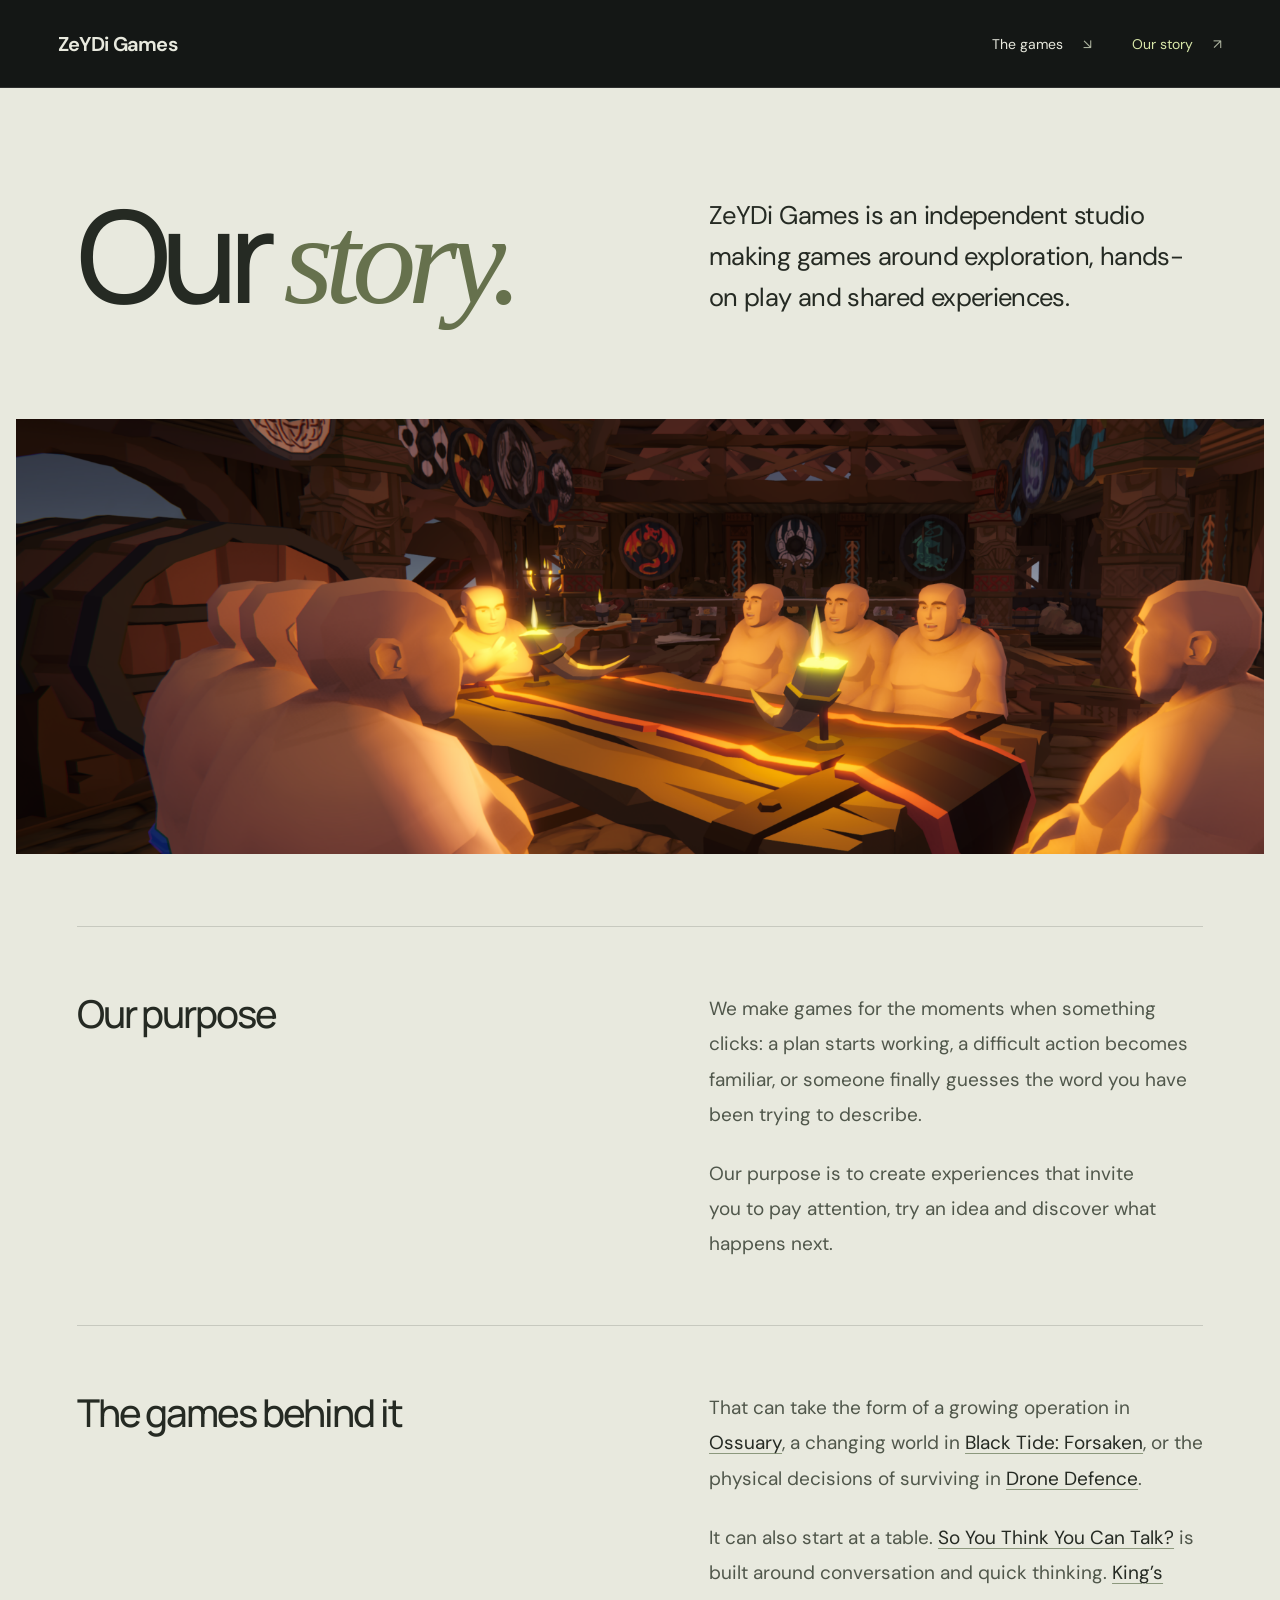
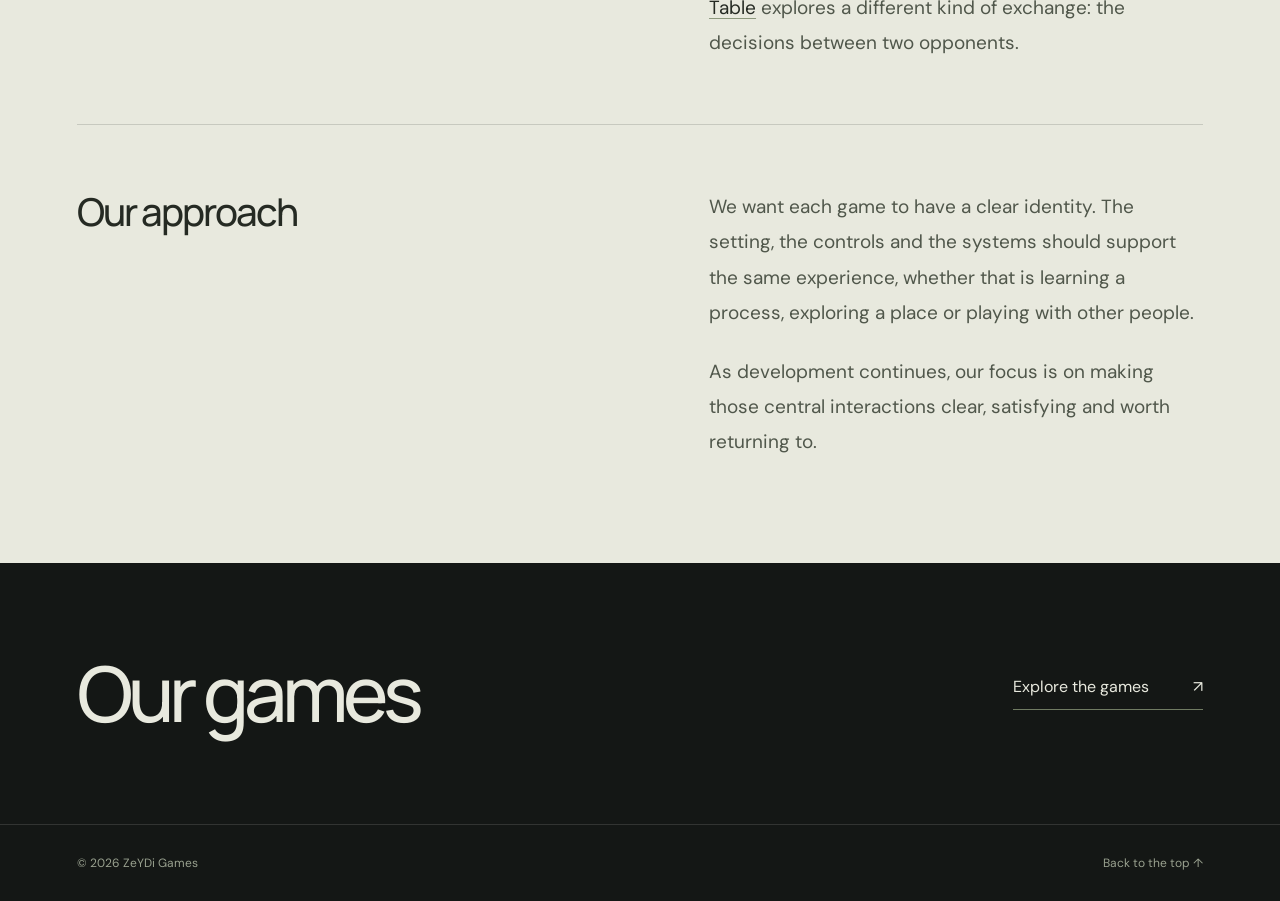
==== story.html @ 3691d93f "Feature So You Think You Can Talk first and add studio story" ====
<!doctype html>
<html lang="en">
<head>
  <meta charset="utf-8">
  <meta name="viewport" content="width=device-width,initial-scale=1">
  <meta name="theme-color" content="#141715">
  <meta name="description" content="The purpose behind ZeYDi Games: making games around exploration, hands-on play and shared experiences.">
  <title>Our story — ZeYDi Games</title>
  <link rel="stylesheet" href="styles.css">
  <script src="script.js" defer></script>
</head>
<body class="story-page">
  <a class="skip" href="#story">Skip to our story</a>
  <header>
    <a class="studio" href="index.html" aria-label="ZeYDi Games home">ZeYDi Games</a>
    <nav aria-label="Main navigation">
      <a href="index.html#games">The games <span aria-hidden="true">↘</span></a>
      <a href="story.html" aria-current="page">Our story <span aria-hidden="true">↗</span></a>
    </nav>
  </header>
  <main id="story">
    <section class="story-intro" aria-labelledby="story-title">
      <h1 id="story-title">Our <em>story.</em></h1>
      <p>ZeYDi Games is an independent studio making games around exploration, hands-on play and shared experiences.</p>
    </section>
    <div class="story-art">
      <img src="assets/sytyct/library-hero.png" width="3840" height="1240" decoding="async" alt="The candlelit tavern in So You Think You Can Talk?, with players gathered around a table.">
    </div>
    <div class="story-body">
      <section class="story-chapter" aria-labelledby="purpose-title">
        <h2 id="purpose-title">Our purpose</h2>
        <div class="story-prose">
          <p>We make games for the moments when something clicks: a plan starts working, a difficult action becomes familiar, or someone finally guesses the word you have been trying to describe.</p>
          <p>Our purpose is to create experiences that invite you to pay attention, try an idea and discover what happens next.</p>
        </div>
      </section>
      <section class="story-chapter" aria-labelledby="projects-title">
        <h2 id="projects-title">The games behind it</h2>
        <div class="story-prose">
          <p>That can take the form of a growing operation in <a href="index.html#ossuary">Ossuary</a>, a changing world in <a href="index.html#black-tide">Black Tide: Forsaken</a>, or the physical decisions of surviving in <a href="index.html#drone-defence">Drone Defence</a>.</p>
          <p>It can also start at a table. <a href="index.html#talk">So You Think You Can Talk?</a> is built around conversation and quick thinking. <a href="index.html#kings-table">King’s Table</a> explores a different kind of exchange: the decisions between two opponents.</p>
        </div>
      </section>
      <section class="story-chapter" aria-labelledby="approach-title">
        <h2 id="approach-title">Our approach</h2>
        <div class="story-prose">
          <p>We want each game to have a clear identity. The setting, the controls and the systems should support the same experience, whether that is learning a process, exploring a place or playing with other people.</p>
          <p>As development continues, our focus is on making those central interactions clear, satisfying and worth returning to.</p>
        </div>
      </section>
    </div>
    <section class="story-outro" aria-labelledby="story-games-title">
      <h2 id="story-games-title">Our games</h2>
      <a class="text-link" href="index.html#games">Explore the games <span aria-hidden="true">↗</span></a>
    </section>
  </main>
  <footer>
    <span>© <span id="year">2026</span> ZeYDi Games</span>
    <a href="#story">Back to the top ↑</a>
  </footer>
</body>
</html>
---- styles.css ----
@import url('https://fonts.googleapis.com/css2?family=DM+Sans:wght@400;450;500;600;650;700&family=Manrope:wght@400;500;600;650;700;750;800&display=swap');
:root{color-scheme:dark;--paper:#e8e9de;--ink:#141715}
*{box-sizing:border-box}
html{scroll-behavior:smooth;scroll-padding-top:76px}
body{margin:0;background:var(--ink);color:var(--paper);font-family:'DM Sans',Arial,sans-serif;-webkit-font-smoothing:antialiased}
a{color:inherit;text-decoration:none}
a:focus-visible{outline:2px solid currentColor;outline-offset:8px}
::selection{background:#d6e79b;color:#141715}
.skip{position:fixed;top:-100px;left:20px;z-index:20;padding:16px;background:var(--paper);color:var(--ink)}
.skip:focus{top:12px}
header{height:88px;padding:0 4.5%;display:flex;align-items:center;justify-content:space-between;border-bottom:1px solid #ffffff1c;background:var(--ink);position:relative;z-index:5}
.studio{font-size:20px;font-weight:650;letter-spacing:-.8px}
nav{display:flex;gap:40px;font-size:14px}
nav span{margin-left:16px;color:#aeb5a1}
nav a:hover{color:#cfe09c}
nav a[aria-current="page"]{color:#d9e7a9}
h1,h2,p{margin:0}
em{font-family:Georgia,serif;font-weight:400;letter-spacing:-.065em}
.sr-only{position:absolute;width:1px;height:1px;padding:0;margin:-1px;overflow:hidden;clip-path:inset(50%);white-space:nowrap;border:0}
.games{margin:0 16px}
.game{min-height:740px;height:92svh;max-height:1120px;position:relative;overflow:hidden;margin-bottom:16px;padding:7% 5.4% 32px;isolation:isolate}
.game-content{position:relative;z-index:2;max-width:770px}
.game h2{font-family:Manrope,Arial,sans-serif;font-size:clamp(70px,9.7vw,162px);font-weight:500;line-height:.98;letter-spacing:-.075em}
.game-line{font-size:clamp(20px,2.1vw,30px);font-weight:400;line-height:1.5;letter-spacing:-.025em;max-width:560px;margin-top:32px;text-wrap:pretty}
.description{font-size:16px;line-height:1.8;max-width:480px;margin-top:20px;opacity:.8;text-wrap:pretty}
.panel-foot{position:absolute;bottom:30px;left:5.4%;right:5.4%;display:flex;align-items:center;justify-content:flex-end;z-index:3;border-top:1px solid #ffffff25;padding-top:19px;font-size:12px}
.panel-foot a{font-size:26px;padding:0 10px;transition:transform .2s}
.panel-foot a:hover{transform:translateY(4px)}
.scene{position:absolute;inset:0;z-index:-1;overflow:hidden}
.ossuary{background:#25241f;color:#e7dfc8}
.ossuary .scene{background:radial-gradient(ellipse at 78% 55%,#b9a37233,transparent 55%),linear-gradient(90deg,#23231f 15%,transparent)}
.arch{position:absolute;border:1px solid #cbb58a2c;border-bottom:0;border-radius:50% 50% 0 0;right:9%;bottom:0;width:35%;height:88%;box-shadow:0 0 0 24px #b9a37206,0 0 0 25px #b9a37216,inset 0 0 100px #0d100d70}
.arch-two{transform:scale(.74);transform-origin:bottom}
.arch-three{transform:scale(.49);transform-origin:bottom}
.light{position:absolute;right:24%;width:5%;top:28%;height:72%;background:linear-gradient(#e7d5a926,transparent);filter:blur(23px);transform:rotate(15deg)}
.tide{background:#122e34;color:#d9e7df}
.tide .scene{background:radial-gradient(ellipse at 80% 35%,#5c989133,transparent 50%),linear-gradient(110deg,#10272d,transparent)}
.subtitle{display:block;font-family:Georgia,serif;font-size:.7em;font-style:italic;font-weight:400;line-height:1.25;letter-spacing:-.06em}
.moon{width:23vw;height:23vw;border-radius:50%;position:absolute;right:13%;top:17%;background:linear-gradient(120deg,#93b7a750,#3b676540 65%,transparent);box-shadow:0 0 90px #80b1a217}
.sea{position:absolute;bottom:-20%;left:-20%;width:160%;height:52%;background:#173f45;border-radius:45% 45% 0 0;transform:rotate(-12deg);box-shadow:0 -1px #a5c9b825}
.sea-front{bottom:-30%;background:#102a31;transform:rotate(9deg)}
.drone{background:#252d26;color:#e0e8b9}
.drone .scene{background:linear-gradient(90deg,#242d27 22%,transparent),radial-gradient(ellipse at 80% 45%,#cbd48417,transparent 65%)}
.radar{width:52vw;height:52vw;position:absolute;right:-7%;top:0;border-radius:50%;background:repeating-radial-gradient(circle,transparent 0,transparent calc(20% - 1px),#c6da8830 20%,transparent calc(20% + 1px));border:1px solid #c6da8828}
.scan{position:absolute;right:19%;top:15%;height:65%;width:1px;background:#d7e8a350;transform:rotate(37deg)}
.target{position:absolute;width:52px;height:52px;border:1px solid #d9e7a95c;right:23%;top:35%;transform:rotate(45deg)}
.target:after{content:'';position:absolute;inset:20px;background:#d9e7a9}
.target-two{right:10%;top:57%;transform:rotate(45deg) scale(.6)}
.ground{position:absolute;bottom:-22%;left:40%;width:90%;height:55%;background:repeating-linear-gradient(0deg,transparent 0 54px,#adbb7e1a 55px 56px),repeating-linear-gradient(90deg,transparent 0 74px,#adbb7e1a 75px 76px);transform:perspective(350px) rotateX(55deg)}
.game.talk{display:flex;align-items:flex-end;background:#201a16;color:#fff4e6;height:auto;min-height:max(760px,92svh);max-height:none;padding:80px 5.4% 116px}
.promo-art{position:absolute;inset:0;z-index:0;background:#2b1d15;overflow:hidden;pointer-events:none}
.promo-art img{display:block;width:100%;height:100%;object-fit:cover;object-position:62% center}
.promo-art::after{content:'';position:absolute;inset:0;background:linear-gradient(90deg,#100d0ae6 0%,#100d0ab3 36%,#100d0a33 70%,#100d0a0d 100%),linear-gradient(0deg,#100d0ad9 0%,transparent 65%)}
.talk-details{position:relative;z-index:1;width:100%;max-width:740px;text-shadow:0 2px 24px #0005}
.talk h2{font-size:clamp(64px,7.4vw,122px);line-height:1.03}
.talk-copy{padding-top:0}
.talk .game-line{font-size:clamp(20px,1.7vw,27px);max-width:560px;margin-top:28px}
.talk .description{color:#e4d6c5;opacity:1}
.steam-link{display:inline-flex;align-items:center;justify-content:space-between;gap:36px;min-height:56px;margin-top:28px;padding:16px 24px;border:1px solid #efb866;background:#efb866;color:#241a11;font-size:16px;font-weight:600;text-shadow:none;transition:background .2s,border-color .2s}
.steam-link:hover{background:#f7c987;border-color:#f7c987}
.steam-link>span[aria-hidden]{font-size:22px;line-height:1}
.talk .panel-foot{border-color:#f2e5d326}
.kings{background:#42292a;color:#efcfaa}
.kings .scene{background:radial-gradient(ellipse at 78% 45%,#d3926926,transparent 60%)}
.table-ring{width:35vw;height:44vw;position:absolute;right:8%;top:10%;border:1px solid #e1b98040;border-radius:50% 50% 4px 4px;transform:rotate(18deg)}
.ring-two{transform:rotate(18deg) scale(.84)}
.ring-three{transform:rotate(18deg) scale(.68)}
.table-plane{position:absolute;bottom:-28%;right:-10%;width:80%;height:55%;border-radius:50%;background:linear-gradient(#a66e4925,#2d1b23);border:1px solid #e1b98030;transform:rotate(-16deg)}
.about{padding:80px 6%}
.about h2{font-family:Manrope,Arial,sans-serif;font-size:clamp(36px,4vw,56px);line-height:1.1;font-weight:500;letter-spacing:-.065em}
.about-bottom{display:flex;justify-content:space-between;align-items:flex-end;gap:40px;margin-top:45px}
.about p{max-width:490px;font-size:17px;line-height:1.8;color:#aeb6a8}
.text-link{font-size:16px;border-bottom:1px solid #707b62;padding-bottom:12px;white-space:nowrap}
.text-link span{margin-left:40px}
footer{border-top:1px solid #ffffff20;display:flex;justify-content:space-between;padding:30px 6%;font-size:12px;color:#99a18f}
footer a:hover{color:#e8e9de}
.story-page{background:var(--paper);color:#252a23}
.story-page header{color:var(--paper)}
.story-intro{display:grid;grid-template-columns:1.15fr 1fr;align-items:end;gap:64px;padding:100px 6% 92px}
.story-intro h1{font-family:Manrope,Arial,sans-serif;font-size:clamp(80px,10vw,170px);font-weight:500;line-height:1.04;letter-spacing:-.075em}
.story-intro em{color:#66714d}
.story-intro>p{max-width:490px;font-size:clamp(20px,2vw,28px);line-height:1.6;letter-spacing:-.025em;padding-bottom:8px;text-wrap:pretty}
.story-art{margin:0 16px;background:#2b1d15;overflow:hidden}
.story-art img{display:block;width:100%;height:clamp(260px,34vw,580px);object-fit:cover;object-position:center}
.story-body{padding:72px 6% 40px}
.story-chapter{display:grid;grid-template-columns:1.15fr 1fr;gap:64px;border-top:1px solid #252a232b;padding:64px 0}
.story-chapter h2{max-width:390px;font-family:Manrope,Arial,sans-serif;font-size:clamp(30px,3vw,46px);font-weight:500;line-height:1.2;letter-spacing:-.055em;text-wrap:balance}
.story-prose{max-width:650px;font-size:19px;line-height:1.85;color:#50574b;text-wrap:pretty}
.story-prose p+p{margin-top:24px}
.story-prose a{color:#252a23;text-decoration:underline;text-decoration-color:#8c987d;text-underline-offset:4px;text-decoration-thickness:1px}
.story-prose a:hover{text-decoration-color:currentColor}
.story-outro{display:flex;justify-content:space-between;align-items:center;gap:40px;padding:88px 6%;background:var(--ink);color:var(--paper)}
.story-outro h2{font-family:Manrope,Arial,sans-serif;font-size:clamp(48px,6vw,90px);font-weight:500;line-height:1.1;letter-spacing:-.065em}
.story-page footer{background:var(--ink);color:#99a18f;border-color:#ffffff20}
@media(min-width:1600px){.game-content{max-width:950px}
}
@media(max-width:760px){header{height:74px;padding:0 6%}
.studio{font-size:18px}
nav{gap:22px;font-size:12px}
nav span{display:none}
.games{margin:0 8px}
.game{padding:65px 7% 28px;min-height:700px;height:90svh;margin-bottom:8px}
.game h2{font-size:clamp(65px,13vw,100px)}
.game .game-line{font-size:22px;max-width:440px;margin-top:28px}
.panel-foot{left:7%;right:7%;bottom:25px}
.scene{opacity:.65}
.arch{width:65%;right:-8%;height:65%}
.moon{width:55vw;height:55vw;right:-8%;top:43%}
.radar{width:95vw;height:95vw;top:36%;right:-33%}
.target{top:68%;right:16%}
.target-two{top:81%;right:40%}
.game.talk{min-height:max(820px,100svh);padding:240px 7% 108px}
.promo-art img{object-position:64% center}
.promo-art::after{background:linear-gradient(0deg,#100d0af5 0%,#100d0adb 44%,#100d0a60 77%,#100d0a1a 100%)}
.talk h2{font-size:clamp(44px,9.6vw,72px)}
.game.talk .game-line{font-size:22px;margin-top:24px}
.steam-link{width:100%;max-width:360px}
.table-ring{width:68vw;height:80vw;top:42%;right:-10%}
.about{padding:85px 7% 70px}
.about-bottom{display:block;margin-top:30px}
.about p{font-size:15px}
.text-link{display:inline-block;margin-top:35px}
footer{padding:25px 7%;gap:24px;flex-wrap:wrap}
.story-intro{grid-template-columns:1fr;gap:30px;padding:64px 7% 56px}
.story-intro h1{font-size:clamp(64px,14vw,100px)}
.story-intro>p{font-size:21px;padding-bottom:0}
.story-art{margin:0 8px}
.story-art img{height:320px;object-position:58% center}
.story-body{padding:48px 7% 16px}
.story-chapter{grid-template-columns:1fr;gap:24px;padding:40px 0}
.story-prose{font-size:17px}
.story-outro{display:block;padding:64px 7%}
.story-outro .text-link{margin-top:28px}
}
@media(prefers-reduced-motion:reduce){html{scroll-behavior:auto}
*{transition:none!important}
}
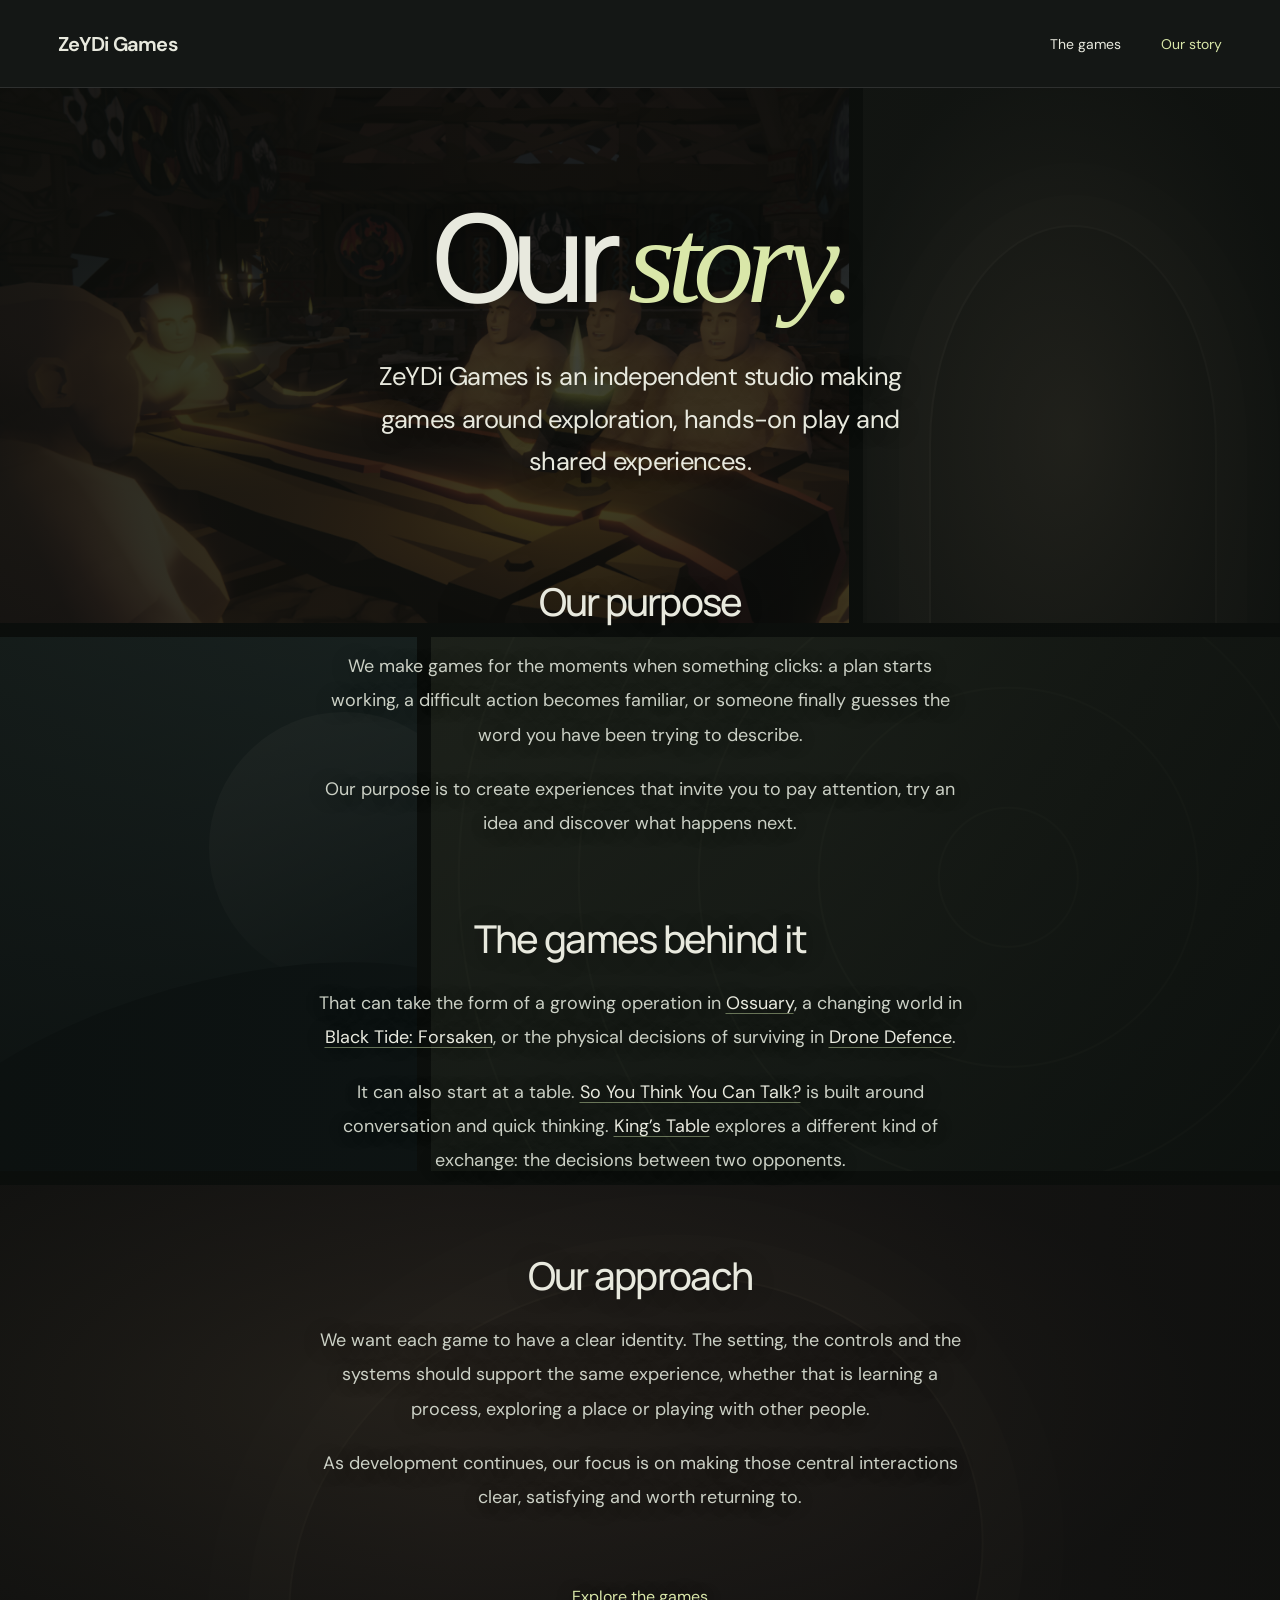
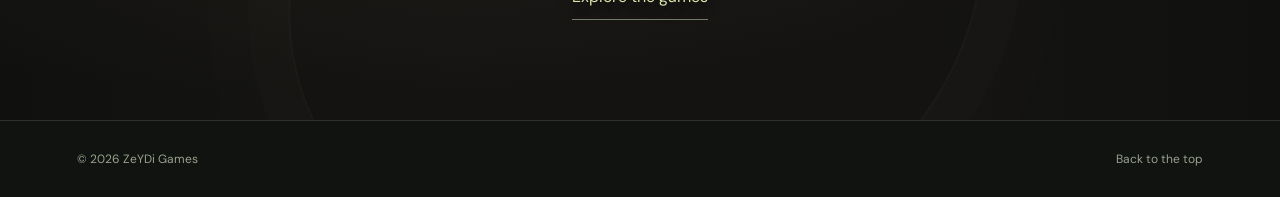
==== commit b8c42ab2: "Centre the studio story over a faded game collage" ====
--- a/story.html
+++ b/story.html
@@ -14,18 +14,26 @@
   <header>
     <a class="studio" href="index.html" aria-label="ZeYDi Games home">ZeYDi Games</a>
     <nav aria-label="Main navigation">
-      <a href="index.html#games">The games <span aria-hidden="true">↘</span></a>
-      <a href="story.html" aria-current="page">Our story <span aria-hidden="true">↗</span></a>
+      <a href="index.html#games">The games</a>
+      <a href="story.html" aria-current="page">Our story</a>
     </nav>
   </header>
-  <main id="story">
+  <main id="story" class="story-stage">
+    <div class="story-collage" aria-hidden="true">
+      <div class="collage-tile collage-talk" data-game="talk">
+        <img src="assets/sytyct/library-hero.png" width="3840" height="1240" fetchpriority="high" decoding="async" alt="">
+      </div>
+      <!-- Replace each placeholder with its game's artwork when available. -->
+      <div class="collage-tile collage-placeholder collage-ossuary" data-game="ossuary"></div>
+      <div class="collage-tile collage-placeholder collage-tide" data-game="black-tide"></div>
+      <div class="collage-tile collage-placeholder collage-drone" data-game="drone-defence"></div>
+      <div class="collage-tile collage-placeholder collage-kings" data-game="kings-table"></div>
+    </div>
+    <div class="story-content">
     <section class="story-intro" aria-labelledby="story-title">
       <h1 id="story-title">Our <em>story.</em></h1>
       <p>ZeYDi Games is an independent studio making games around exploration, hands-on play and shared experiences.</p>
     </section>
-    <div class="story-art">
-      <img src="assets/sytyct/library-hero.png" width="3840" height="1240" decoding="async" alt="The candlelit tavern in So You Think You Can Talk?, with players gathered around a table.">
-    </div>
     <div class="story-body">
       <section class="story-chapter" aria-labelledby="purpose-title">
         <h2 id="purpose-title">Our purpose</h2>
@@ -49,14 +57,14 @@
         </div>
       </section>
     </div>
-    <section class="story-outro" aria-labelledby="story-games-title">
-      <h2 id="story-games-title">Our games</h2>
-      <a class="text-link" href="index.html#games">Explore the games <span aria-hidden="true">↗</span></a>
-    </section>
+    <div class="story-outro">
+      <a class="text-link" href="index.html#games">Explore the games</a>
+    </div>
+    </div>
   </main>
   <footer>
     <span>© <span id="year">2026</span> ZeYDi Games</span>
-    <a href="#story">Back to the top ↑</a>
+    <a href="#story">Back to the top</a>
   </footer>
 </body>
 </html>
--- a/styles.css
+++ b/styles.css
@@ -11,7 +11,6 @@
 header{height:88px;padding:0 4.5%;display:flex;align-items:center;justify-content:space-between;border-bottom:1px solid #ffffff1c;background:var(--ink);position:relative;z-index:5}
 .studio{font-size:20px;font-weight:650;letter-spacing:-.8px}
 nav{display:flex;gap:40px;font-size:14px}
-nav span{margin-left:16px;color:#aeb5a1}
 nav a:hover{color:#cfe09c}
 nav a[aria-current="page"]{color:#d9e7a9}
 h1,h2,p{margin:0}
@@ -74,30 +73,39 @@
 .text-link span{margin-left:40px}
 footer{border-top:1px solid #ffffff20;display:flex;justify-content:space-between;padding:30px 6%;font-size:12px;color:#99a18f}
 footer a:hover{color:#e8e9de}
-.story-page{background:var(--paper);color:#252a23}
-.story-page header{color:var(--paper)}
-.story-intro{display:grid;grid-template-columns:1.15fr 1fr;align-items:end;gap:64px;padding:100px 6% 92px}
-.story-intro h1{font-family:Manrope,Arial,sans-serif;font-size:clamp(80px,10vw,170px);font-weight:500;line-height:1.04;letter-spacing:-.075em}
-.story-intro em{color:#66714d}
-.story-intro>p{max-width:490px;font-size:clamp(20px,2vw,28px);line-height:1.6;letter-spacing:-.025em;padding-bottom:8px;text-wrap:pretty}
-.story-art{margin:0 16px;background:#2b1d15;overflow:hidden}
-.story-art img{display:block;width:100%;height:clamp(260px,34vw,580px);object-fit:cover;object-position:center}
-.story-body{padding:72px 6% 40px}
-.story-chapter{display:grid;grid-template-columns:1.15fr 1fr;gap:64px;border-top:1px solid #252a232b;padding:64px 0}
-.story-chapter h2{max-width:390px;font-family:Manrope,Arial,sans-serif;font-size:clamp(30px,3vw,46px);font-weight:500;line-height:1.2;letter-spacing:-.055em;text-wrap:balance}
-.story-prose{max-width:650px;font-size:19px;line-height:1.85;color:#50574b;text-wrap:pretty}
-.story-prose p+p{margin-top:24px}
-.story-prose a{color:#252a23;text-decoration:underline;text-decoration-color:#8c987d;text-underline-offset:4px;text-decoration-thickness:1px}
+.story-page{background:#10130f;color:var(--paper)}
+.story-stage{position:relative;isolation:isolate;overflow:hidden;min-height:calc(100svh - 88px)}
+.story-collage{position:absolute;inset:0;z-index:0;display:grid;grid-template-columns:repeat(12,minmax(0,1fr));grid-template-rows:repeat(3,minmax(0,1fr));gap:14px;pointer-events:none}
+.collage-tile{position:relative;overflow:hidden;filter:saturate(.65);opacity:.85}
+.collage-talk{grid-column:1/9;grid-row:1;background:#2b1d15}
+.collage-talk img{display:block;width:100%;height:100%;object-fit:cover;object-position:58% center}
+.collage-ossuary{grid-column:9/13;grid-row:1;background:radial-gradient(ellipse at 50% 65%,#8c7959,#2d3028 80%)}
+.collage-ossuary::before{content:'';position:absolute;width:68%;height:82%;bottom:-8%;left:16%;border:2px solid #c6b5905c;border-bottom:0;border-radius:50% 50% 0 0;box-shadow:0 0 0 30px #c6b59014,0 0 0 62px #c6b5900d}
+.collage-tide{grid-column:1/5;grid-row:2;background:linear-gradient(160deg,#497d7a,#142f39 80%)}
+.collage-tide::before{content:'';position:absolute;width:65%;aspect-ratio:1;border-radius:50%;right:-15%;top:14%;background:linear-gradient(140deg,#c1d8c859,transparent 80%)}
+.collage-tide::after{content:'';position:absolute;inset:65% -30% -20%;background:#102c34;border-radius:50% 50% 0 0;transform:rotate(-16deg)}
+.collage-drone{grid-column:5/13;grid-row:2;background:repeating-radial-gradient(circle at 68% 45%,transparent 0 68px,#b4c28026 69px 70px,transparent 71px 120px),linear-gradient(145deg,#5b6844,#1d2e27)}
+.collage-kings{grid-column:1/13;grid-row:3;background:radial-gradient(ellipse at 28% 40%,#8d6247,#40282c 65%)}
+.collage-kings::before{content:'';position:absolute;width:55%;height:110%;top:18%;left:22%;border:2px solid #e2b78140;border-radius:50%;box-shadow:0 0 0 40px #e2b78112,0 0 0 80px #e2b78109;transform:rotate(-20deg)}
+.story-stage::after{content:'';position:absolute;inset:0;z-index:1;background:linear-gradient(90deg,#0a0d0bd6,#0a0d0bbd 35%,#0a0d0bbd 65%,#0a0d0bd6);pointer-events:none}
+.story-content{position:relative;z-index:2;max-width:860px;margin:0 auto;padding:104px 32px 100px;text-align:center;text-shadow:0 2px 24px #0005}
+.story-intro h1{font-family:Manrope,Arial,sans-serif;font-size:clamp(72px,9.5vw,144px);font-weight:500;line-height:1.04;letter-spacing:-.075em}
+.story-intro em{color:#d9e7a9}
+.story-intro>p{max-width:620px;margin:32px auto 0;font-size:clamp(21px,2vw,27px);line-height:1.65;letter-spacing:-.025em;text-wrap:pretty}
+.story-body{display:grid;gap:76px;margin-top:96px}
+.story-chapter h2{font-family:Manrope,Arial,sans-serif;font-size:clamp(28px,3vw,40px);font-weight:500;line-height:1.2;letter-spacing:-.045em;text-wrap:balance}
+.story-prose{max-width:650px;margin:24px auto 0;font-size:18px;line-height:1.9;color:#cbd0c5;text-wrap:pretty}
+.story-prose p+p{margin-top:20px}
+.story-prose a{color:var(--paper);text-decoration:underline;text-decoration-color:#a5b78a99;text-underline-offset:4px;text-decoration-thickness:1px}
 .story-prose a:hover{text-decoration-color:currentColor}
-.story-outro{display:flex;justify-content:space-between;align-items:center;gap:40px;padding:88px 6%;background:var(--ink);color:var(--paper)}
-.story-outro h2{font-family:Manrope,Arial,sans-serif;font-size:clamp(48px,6vw,90px);font-weight:500;line-height:1.1;letter-spacing:-.065em}
-.story-page footer{background:var(--ink);color:#99a18f;border-color:#ffffff20}
+.story-outro{padding-top:72px}
+.story-outro .text-link{display:inline-block;color:#d9e7a9}
+.story-page footer{background:#10130f}
 @media(min-width:1600px){.game-content{max-width:950px}
 }
 @media(max-width:760px){header{height:74px;padding:0 6%}
 .studio{font-size:18px}
 nav{gap:22px;font-size:12px}
-nav span{display:none}
 .games{margin:0 8px}
 .game{padding:65px 7% 28px;min-height:700px;height:90svh;margin-bottom:8px}
 .game h2{font-size:clamp(65px,13vw,100px)}
@@ -121,16 +129,20 @@
 .about p{font-size:15px}
 .text-link{display:inline-block;margin-top:35px}
 footer{padding:25px 7%;gap:24px;flex-wrap:wrap}
-.story-intro{grid-template-columns:1fr;gap:30px;padding:64px 7% 56px}
-.story-intro h1{font-size:clamp(64px,14vw,100px)}
-.story-intro>p{font-size:21px;padding-bottom:0}
-.story-art{margin:0 8px}
-.story-art img{height:320px;object-position:58% center}
-.story-body{padding:48px 7% 16px}
-.story-chapter{grid-template-columns:1fr;gap:24px;padding:40px 0}
-.story-prose{font-size:17px}
-.story-outro{display:block;padding:64px 7%}
-.story-outro .text-link{margin-top:28px}
+.story-stage{min-height:calc(100svh - 74px)}
+.story-collage{grid-template-columns:repeat(2,minmax(0,1fr));gap:8px}
+.collage-talk{grid-column:1/3;grid-row:1}
+.collage-ossuary{grid-column:1;grid-row:2}
+.collage-tide{grid-column:2;grid-row:2}
+.collage-drone{grid-column:1;grid-row:3}
+.collage-kings{grid-column:2;grid-row:3}
+.story-content{padding:68px 7% 72px}
+.story-intro h1{font-size:clamp(60px,13vw,96px)}
+.story-intro>p{font-size:20px;margin-top:28px}
+.story-body{gap:56px;margin-top:64px}
+.story-prose{font-size:17px;line-height:1.85;margin-top:20px}
+.story-outro{padding-top:48px}
+.story-outro .text-link{margin-top:0}
 }
 @media(prefers-reduced-motion:reduce){html{scroll-behavior:auto}
 *{transition:none!important}
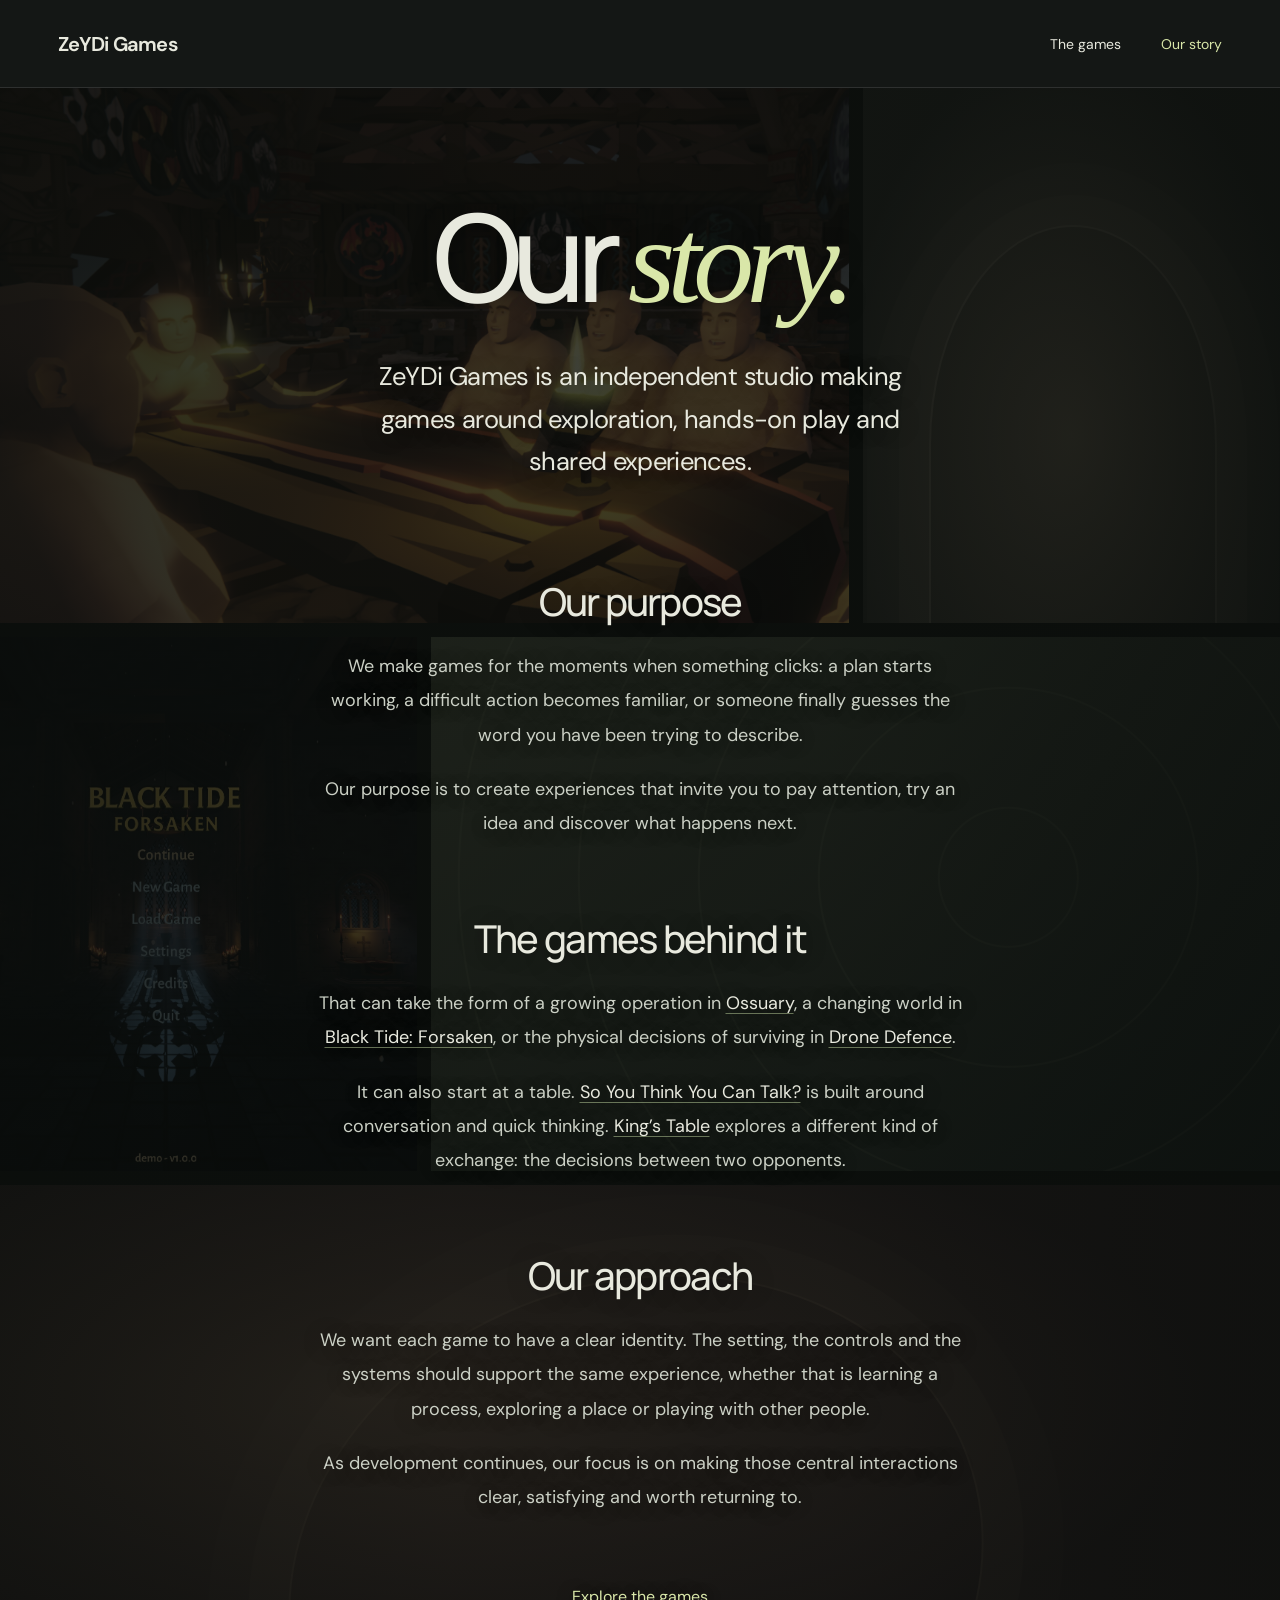
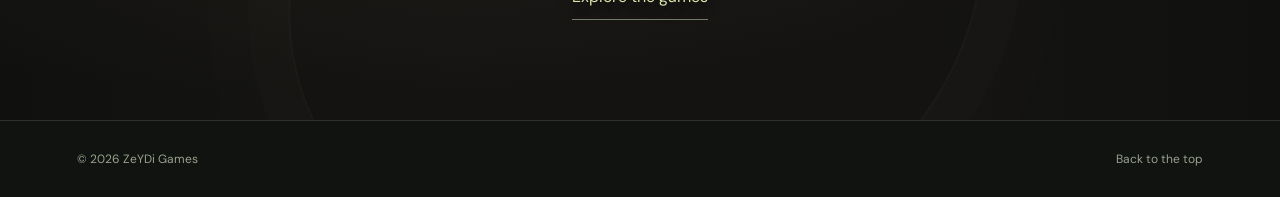
==== commit 369b5921: "Add Black Tide Forsaken artwork to game panel and story collage" ====
--- a/story.html
+++ b/story.html
@@ -25,7 +25,9 @@
       </div>
       <!-- Replace each placeholder with its game's artwork when available. -->
       <div class="collage-tile collage-placeholder collage-ossuary" data-game="ossuary"></div>
-      <div class="collage-tile collage-placeholder collage-tide" data-game="black-tide"></div>
+      <div class="collage-tile collage-tide" data-game="black-tide">
+        <img src="assets/black-tide/church.jpg" width="2560" height="1440" loading="lazy" decoding="async" alt="">
+      </div>
       <div class="collage-tile collage-placeholder collage-drone" data-game="drone-defence"></div>
       <div class="collage-tile collage-placeholder collage-kings" data-game="kings-table"></div>
     </div>
--- a/styles.css
+++ b/styles.css
@@ -32,12 +32,11 @@
 .arch-two{transform:scale(.74);transform-origin:bottom}
 .arch-three{transform:scale(.49);transform-origin:bottom}
 .light{position:absolute;right:24%;width:5%;top:28%;height:72%;background:linear-gradient(#e7d5a926,transparent);filter:blur(23px);transform:rotate(15deg)}
-.tide{background:#122e34;color:#d9e7df}
-.tide .scene{background:radial-gradient(ellipse at 80% 35%,#5c989133,transparent 50%),linear-gradient(110deg,#10272d,transparent)}
+.tide{background:#10151b;color:#e5e9e7}
+.tide .promo-art img{object-position:center}
+.tide .promo-art::after{background:linear-gradient(90deg,#080d13eb 0%,#080d13bd 42%,#080d1326 78%),linear-gradient(0deg,#080d1399,transparent 60%)}
+.tide .game-content{text-shadow:0 2px 24px #0008}
 .subtitle{display:block;font-family:Georgia,serif;font-size:.7em;font-style:italic;font-weight:400;line-height:1.25;letter-spacing:-.06em}
-.moon{width:23vw;height:23vw;border-radius:50%;position:absolute;right:13%;top:17%;background:linear-gradient(120deg,#93b7a750,#3b676540 65%,transparent);box-shadow:0 0 90px #80b1a217}
-.sea{position:absolute;bottom:-20%;left:-20%;width:160%;height:52%;background:#173f45;border-radius:45% 45% 0 0;transform:rotate(-12deg);box-shadow:0 -1px #a5c9b825}
-.sea-front{bottom:-30%;background:#102a31;transform:rotate(9deg)}
 .drone{background:#252d26;color:#e0e8b9}
 .drone .scene{background:linear-gradient(90deg,#242d27 22%,transparent),radial-gradient(ellipse at 80% 45%,#cbd48417,transparent 65%)}
 .radar{width:52vw;height:52vw;position:absolute;right:-7%;top:0;border-radius:50%;background:repeating-radial-gradient(circle,transparent 0,transparent calc(20% - 1px),#c6da8830 20%,transparent calc(20% + 1px));border:1px solid #c6da8828}
@@ -78,12 +77,10 @@
 .story-collage{position:absolute;inset:0;z-index:0;display:grid;grid-template-columns:repeat(12,minmax(0,1fr));grid-template-rows:repeat(3,minmax(0,1fr));gap:14px;pointer-events:none}
 .collage-tile{position:relative;overflow:hidden;filter:saturate(.65);opacity:.85}
 .collage-talk{grid-column:1/9;grid-row:1;background:#2b1d15}
-.collage-talk img{display:block;width:100%;height:100%;object-fit:cover;object-position:58% center}
+.collage-tile img{display:block;width:100%;height:100%;object-fit:cover;object-position:58% center}
 .collage-ossuary{grid-column:9/13;grid-row:1;background:radial-gradient(ellipse at 50% 65%,#8c7959,#2d3028 80%)}
 .collage-ossuary::before{content:'';position:absolute;width:68%;height:82%;bottom:-8%;left:16%;border:2px solid #c6b5905c;border-bottom:0;border-radius:50% 50% 0 0;box-shadow:0 0 0 30px #c6b59014,0 0 0 62px #c6b5900d}
-.collage-tide{grid-column:1/5;grid-row:2;background:linear-gradient(160deg,#497d7a,#142f39 80%)}
-.collage-tide::before{content:'';position:absolute;width:65%;aspect-ratio:1;border-radius:50%;right:-15%;top:14%;background:linear-gradient(140deg,#c1d8c859,transparent 80%)}
-.collage-tide::after{content:'';position:absolute;inset:65% -30% -20%;background:#102c34;border-radius:50% 50% 0 0;transform:rotate(-16deg)}
+.collage-tide{grid-column:1/5;grid-row:2;background:#10151b}
 .collage-drone{grid-column:5/13;grid-row:2;background:repeating-radial-gradient(circle at 68% 45%,transparent 0 68px,#b4c28026 69px 70px,transparent 71px 120px),linear-gradient(145deg,#5b6844,#1d2e27)}
 .collage-kings{grid-column:1/13;grid-row:3;background:radial-gradient(ellipse at 28% 40%,#8d6247,#40282c 65%)}
 .collage-kings::before{content:'';position:absolute;width:55%;height:110%;top:18%;left:22%;border:2px solid #e2b78140;border-radius:50%;box-shadow:0 0 0 40px #e2b78112,0 0 0 80px #e2b78109;transform:rotate(-20deg)}
@@ -113,7 +110,6 @@
 .panel-foot{left:7%;right:7%;bottom:25px}
 .scene{opacity:.65}
 .arch{width:65%;right:-8%;height:65%}
-.moon{width:55vw;height:55vw;right:-8%;top:43%}
 .radar{width:95vw;height:95vw;top:36%;right:-33%}
 .target{top:68%;right:16%}
 .target-two{top:81%;right:40%}
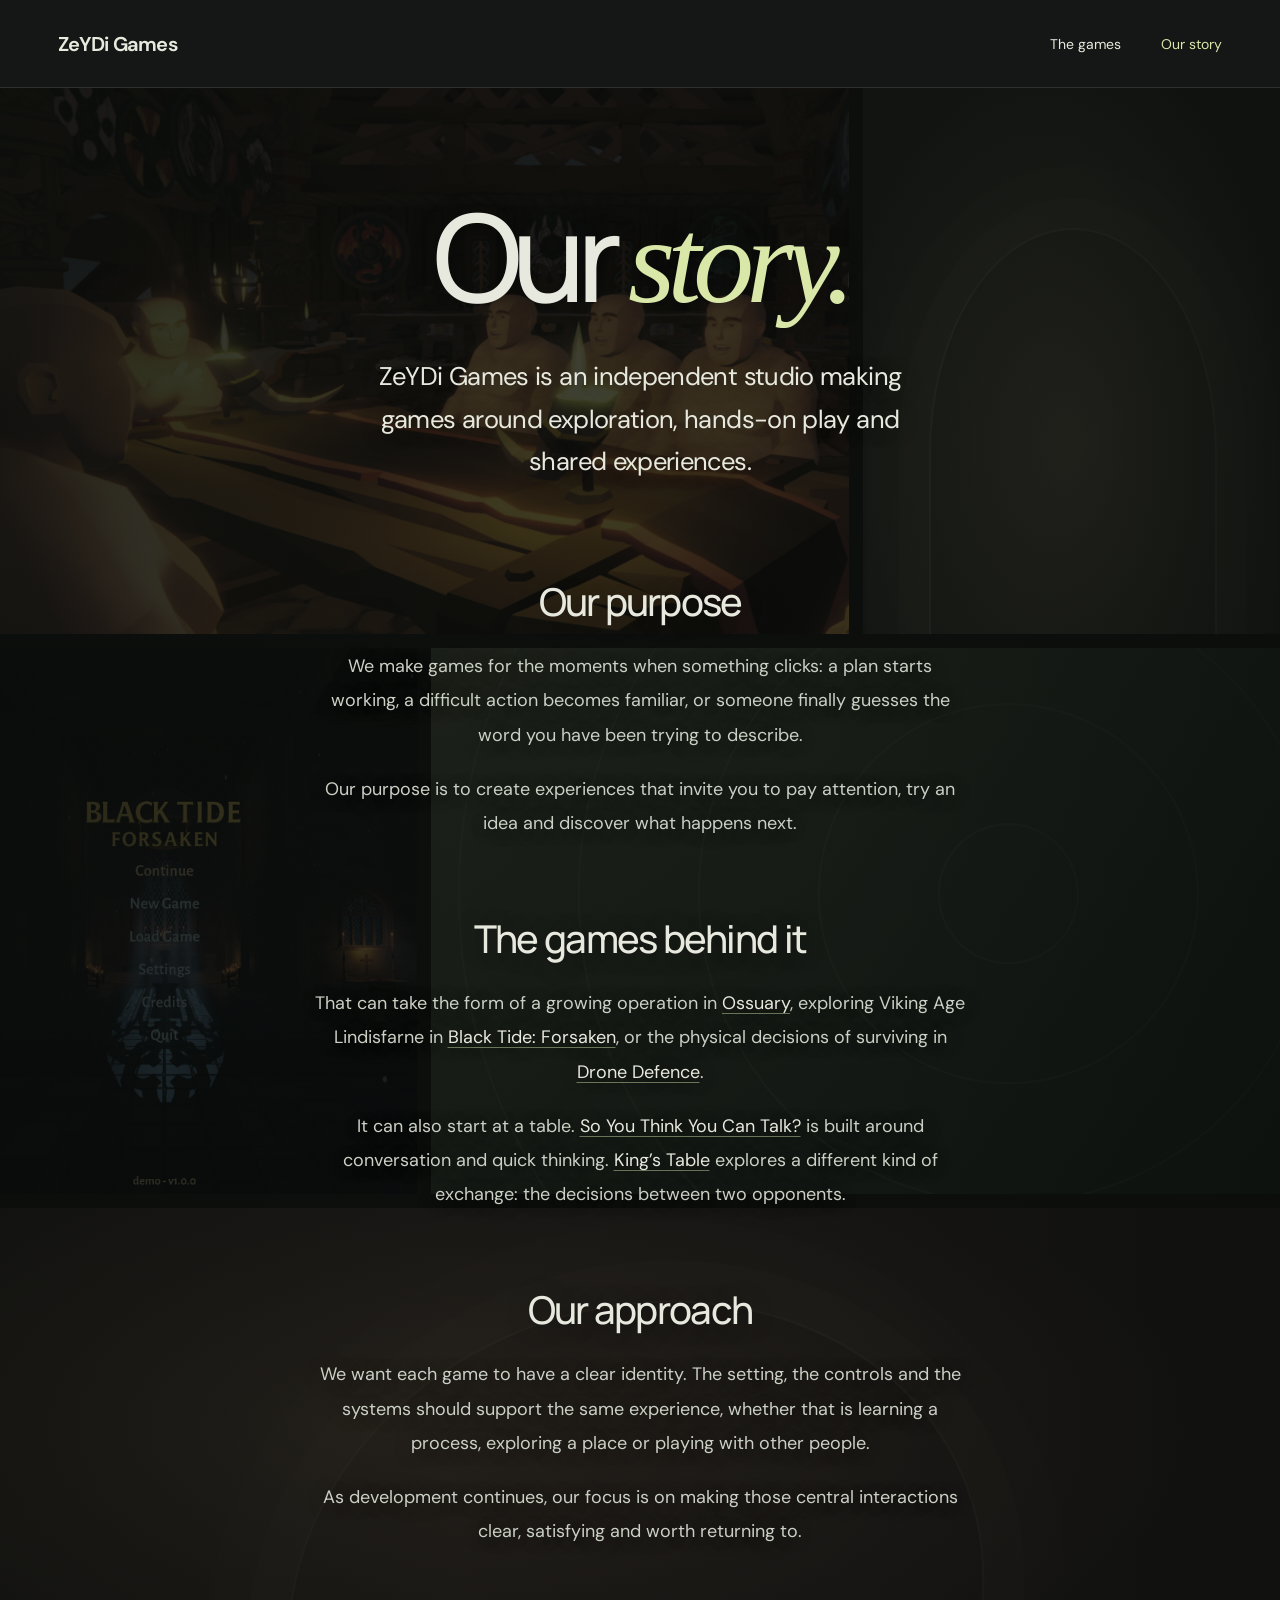
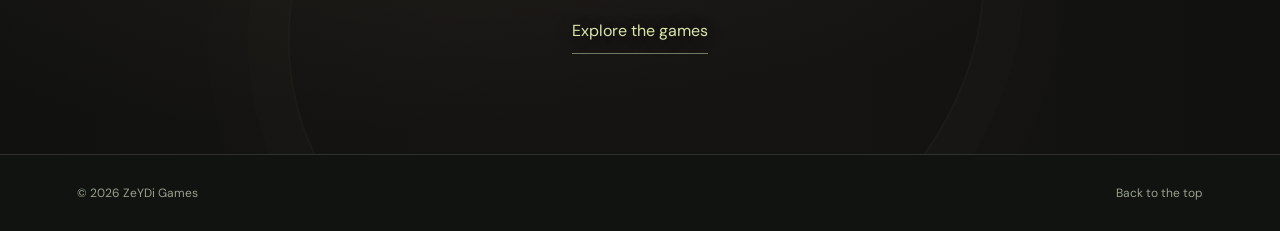
==== commit 0e1a6512: "Enable gallery autoplay and expand Black Tide historical setting" ====
--- a/story.html
+++ b/story.html
@@ -47,7 +47,7 @@
       <section class="story-chapter" aria-labelledby="projects-title">
         <h2 id="projects-title">The games behind it</h2>
         <div class="story-prose">
-          <p>That can take the form of a growing operation in <a href="index.html#ossuary">Ossuary</a>, a changing world in <a href="index.html#black-tide">Black Tide: Forsaken</a>, or the physical decisions of surviving in <a href="index.html#drone-defence">Drone Defence</a>.</p>
+          <p>That can take the form of a growing operation in <a href="index.html#ossuary">Ossuary</a>, exploring Viking Age Lindisfarne in <a href="index.html#black-tide">Black Tide: Forsaken</a>, or the physical decisions of surviving in <a href="index.html#drone-defence">Drone Defence</a>.</p>
           <p>It can also start at a table. <a href="index.html#talk">So You Think You Can Talk?</a> is built around conversation and quick thinking. <a href="index.html#kings-table">King’s Table</a> explores a different kind of exchange: the decisions between two opponents.</p>
         </div>
       </section>
--- a/styles.css
+++ b/styles.css
@@ -5,6 +5,7 @@
 body{margin:0;background:var(--ink);color:var(--paper);font-family:'DM Sans',Arial,sans-serif;-webkit-font-smoothing:antialiased}
 a{color:inherit;text-decoration:none}
 a:focus-visible{outline:2px solid currentColor;outline-offset:8px}
+button:focus-visible{outline:2px solid currentColor;outline-offset:3px}
 ::selection{background:#d6e79b;color:#141715}
 .skip{position:fixed;top:-100px;left:20px;z-index:20;padding:16px;background:var(--paper);color:var(--ink)}
 .skip:focus{top:12px}
@@ -36,6 +37,17 @@
 .tide .promo-art img{object-position:center}
 .tide .promo-art::after{background:linear-gradient(90deg,#080d13eb 0%,#080d13bd 42%,#080d1326 78%),linear-gradient(0deg,#080d1399,transparent 60%)}
 .tide .game-content{text-shadow:0 2px 24px #0008}
+.game-slideshow .game-slide{position:absolute;inset:0;opacity:0;transition:opacity 1.2s ease}
+.game-slideshow .game-slide.is-active{opacity:1}
+.slideshow-controls{display:flex;align-items:center;gap:12px;margin-right:auto}
+.slideshow-controls[hidden]{display:none}
+.slideshow-dots{display:flex;align-items:center}
+.slide-dot{position:relative;width:32px;height:40px;padding:0;border:0;background:transparent;color:inherit;cursor:pointer}
+.slide-dot::after{content:'';position:absolute;top:50%;left:50%;width:6px;height:6px;border-radius:99px;background:currentColor;opacity:.45;transform:translate(-50%,-50%);transition:width .2s,opacity .2s}
+.slide-dot[aria-pressed="true"]::after{width:20px;opacity:1}
+.slide-dot:hover::after{opacity:1}
+.slideshow-toggle{min-width:68px;min-height:40px;padding:8px 14px;border:1px solid #e5e9e75c;border-radius:99px;background:#080d1366;color:inherit;font:inherit;font-size:12px;cursor:pointer}
+.slideshow-toggle:hover{background:#e5e9e71a;border-color:#e5e9e799}
 .subtitle{display:block;font-family:Georgia,serif;font-size:.7em;font-style:italic;font-weight:400;line-height:1.25;letter-spacing:-.06em}
 .drone{background:#252d26;color:#e0e8b9}
 .drone .scene{background:linear-gradient(90deg,#242d27 22%,transparent),radial-gradient(ellipse at 80% 45%,#cbd48417,transparent 65%)}
@@ -108,6 +120,9 @@
 .game h2{font-size:clamp(65px,13vw,100px)}
 .game .game-line{font-size:22px;max-width:440px;margin-top:28px}
 .panel-foot{left:7%;right:7%;bottom:25px}
+.slide-dot{width:24px}
+.slideshow-controls{gap:8px}
+.slideshow-toggle{min-width:60px;padding:8px 10px}
 .scene{opacity:.65}
 .arch{width:65%;right:-8%;height:65%}
 .radar{width:95vw;height:95vw;top:36%;right:-33%}
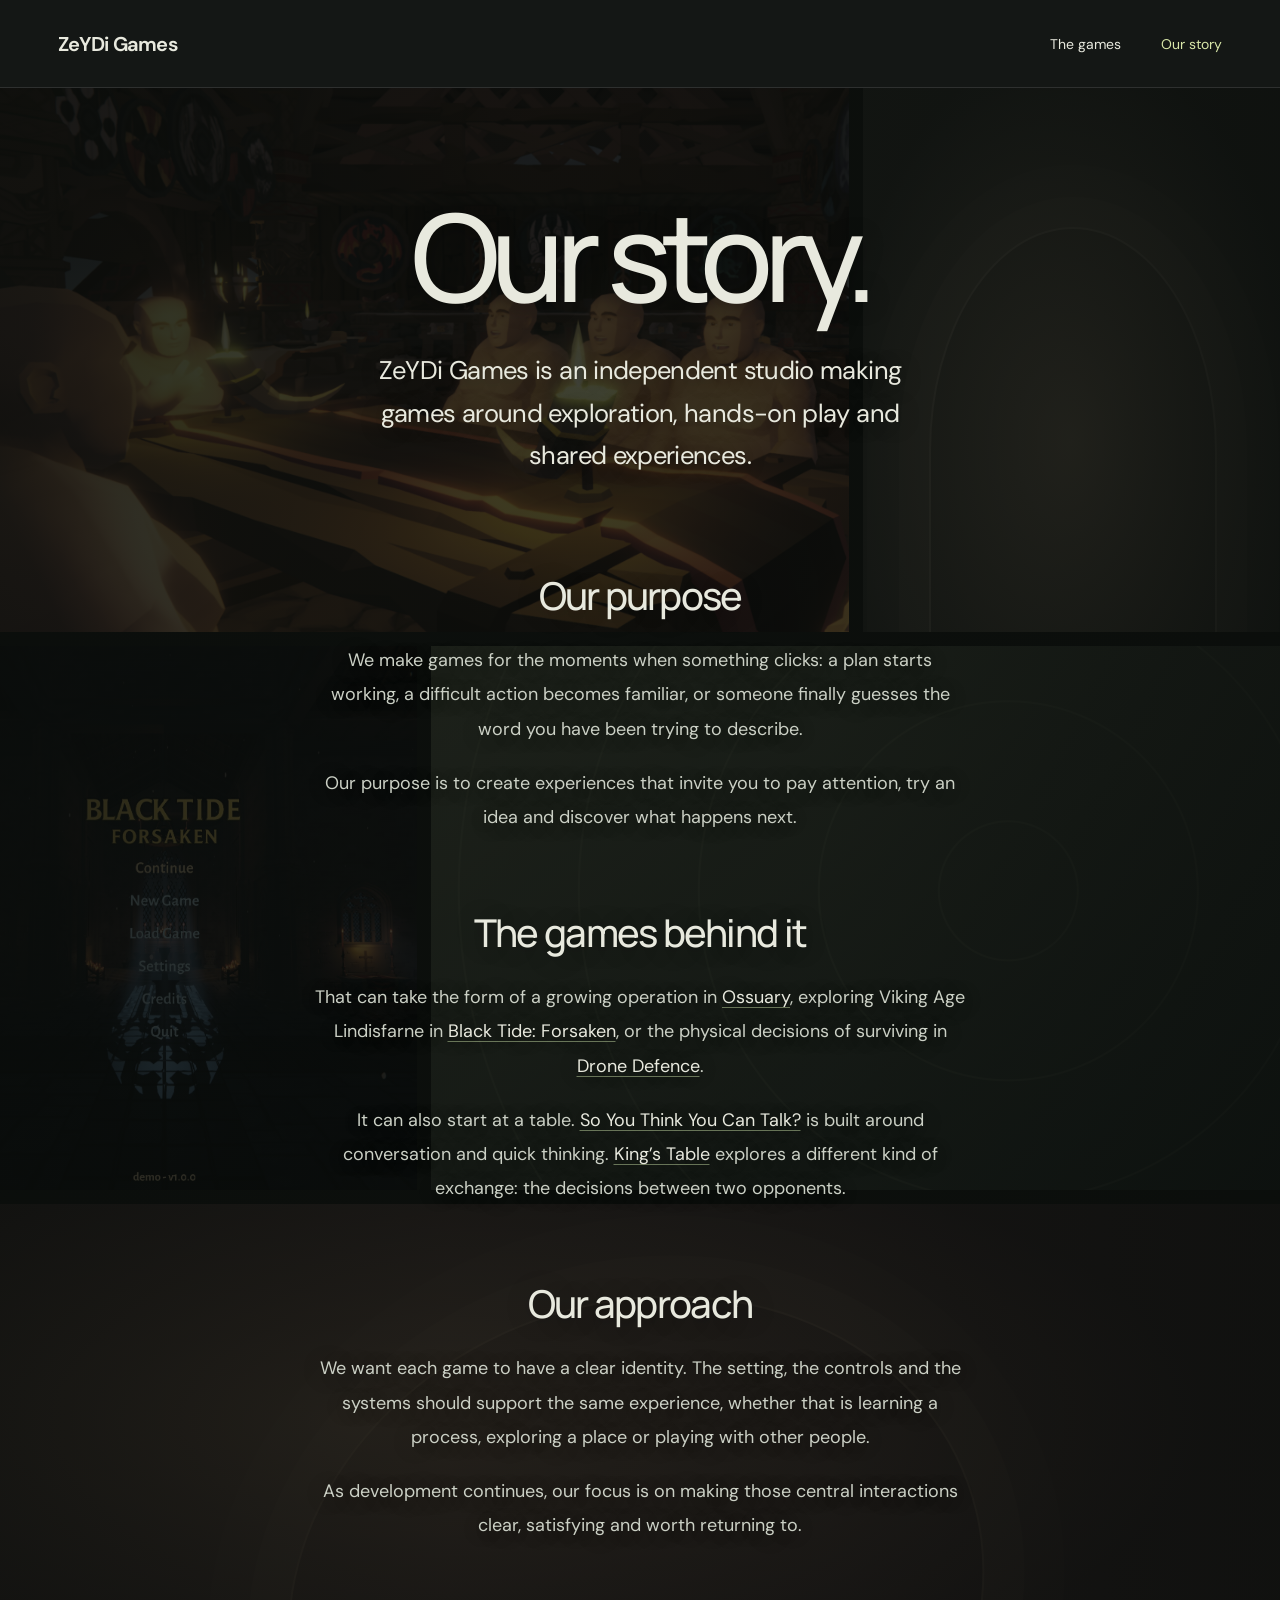
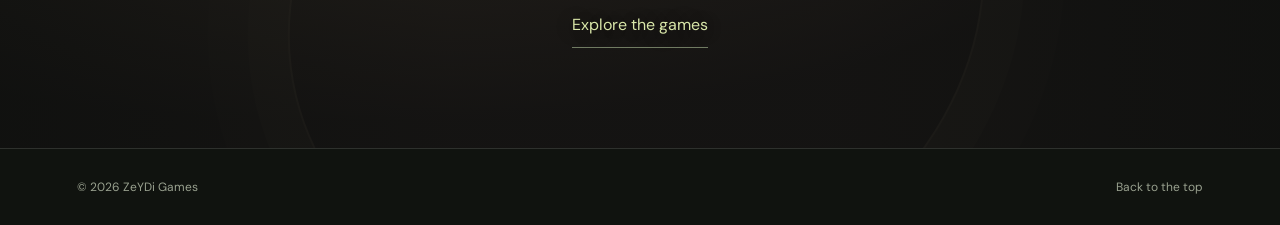
==== commit c82b0cff: "Use consistent typography for the Our Story heading" ====
--- a/story.html
+++ b/story.html
@@ -33,7 +33,7 @@
     </div>
     <div class="story-content">
     <section class="story-intro" aria-labelledby="story-title">
-      <h1 id="story-title">Our <em>story.</em></h1>
+      <h1 id="story-title">Our story.</h1>
       <p>ZeYDi Games is an independent studio making games around exploration, hands-on play and shared experiences.</p>
     </section>
     <div class="story-body">
--- a/styles.css
+++ b/styles.css
@@ -34,6 +34,7 @@
 .arch-three{transform:scale(.49);transform-origin:bottom}
 .light{position:absolute;right:24%;width:5%;top:28%;height:72%;background:linear-gradient(#e7d5a926,transparent);filter:blur(23px);transform:rotate(15deg)}
 .tide{background:#10151b;color:#e5e9e7}
+.game.tide{height:auto;min-height:max(740px,92svh);max-height:none;padding-bottom:116px}
 .tide .promo-art img{object-position:center}
 .tide .promo-art::after{background:linear-gradient(90deg,#080d13eb 0%,#080d13bd 42%,#080d1326 78%),linear-gradient(0deg,#080d1399,transparent 60%)}
 .tide .game-content{text-shadow:0 2px 24px #0008}
@@ -99,7 +100,6 @@
 .story-stage::after{content:'';position:absolute;inset:0;z-index:1;background:linear-gradient(90deg,#0a0d0bd6,#0a0d0bbd 35%,#0a0d0bbd 65%,#0a0d0bd6);pointer-events:none}
 .story-content{position:relative;z-index:2;max-width:860px;margin:0 auto;padding:104px 32px 100px;text-align:center;text-shadow:0 2px 24px #0005}
 .story-intro h1{font-family:Manrope,Arial,sans-serif;font-size:clamp(72px,9.5vw,144px);font-weight:500;line-height:1.04;letter-spacing:-.075em}
-.story-intro em{color:#d9e7a9}
 .story-intro>p{max-width:620px;margin:32px auto 0;font-size:clamp(21px,2vw,27px);line-height:1.65;letter-spacing:-.025em;text-wrap:pretty}
 .story-body{display:grid;gap:76px;margin-top:96px}
 .story-chapter h2{font-family:Manrope,Arial,sans-serif;font-size:clamp(28px,3vw,40px);font-weight:500;line-height:1.2;letter-spacing:-.045em;text-wrap:balance}
@@ -117,6 +117,7 @@
 nav{gap:22px;font-size:12px}
 .games{margin:0 8px}
 .game{padding:65px 7% 28px;min-height:700px;height:90svh;margin-bottom:8px}
+.game.tide{min-height:max(700px,90svh)}
 .game h2{font-size:clamp(65px,13vw,100px)}
 .game .game-line{font-size:22px;max-width:440px;margin-top:28px}
 .panel-foot{left:7%;right:7%;bottom:25px}
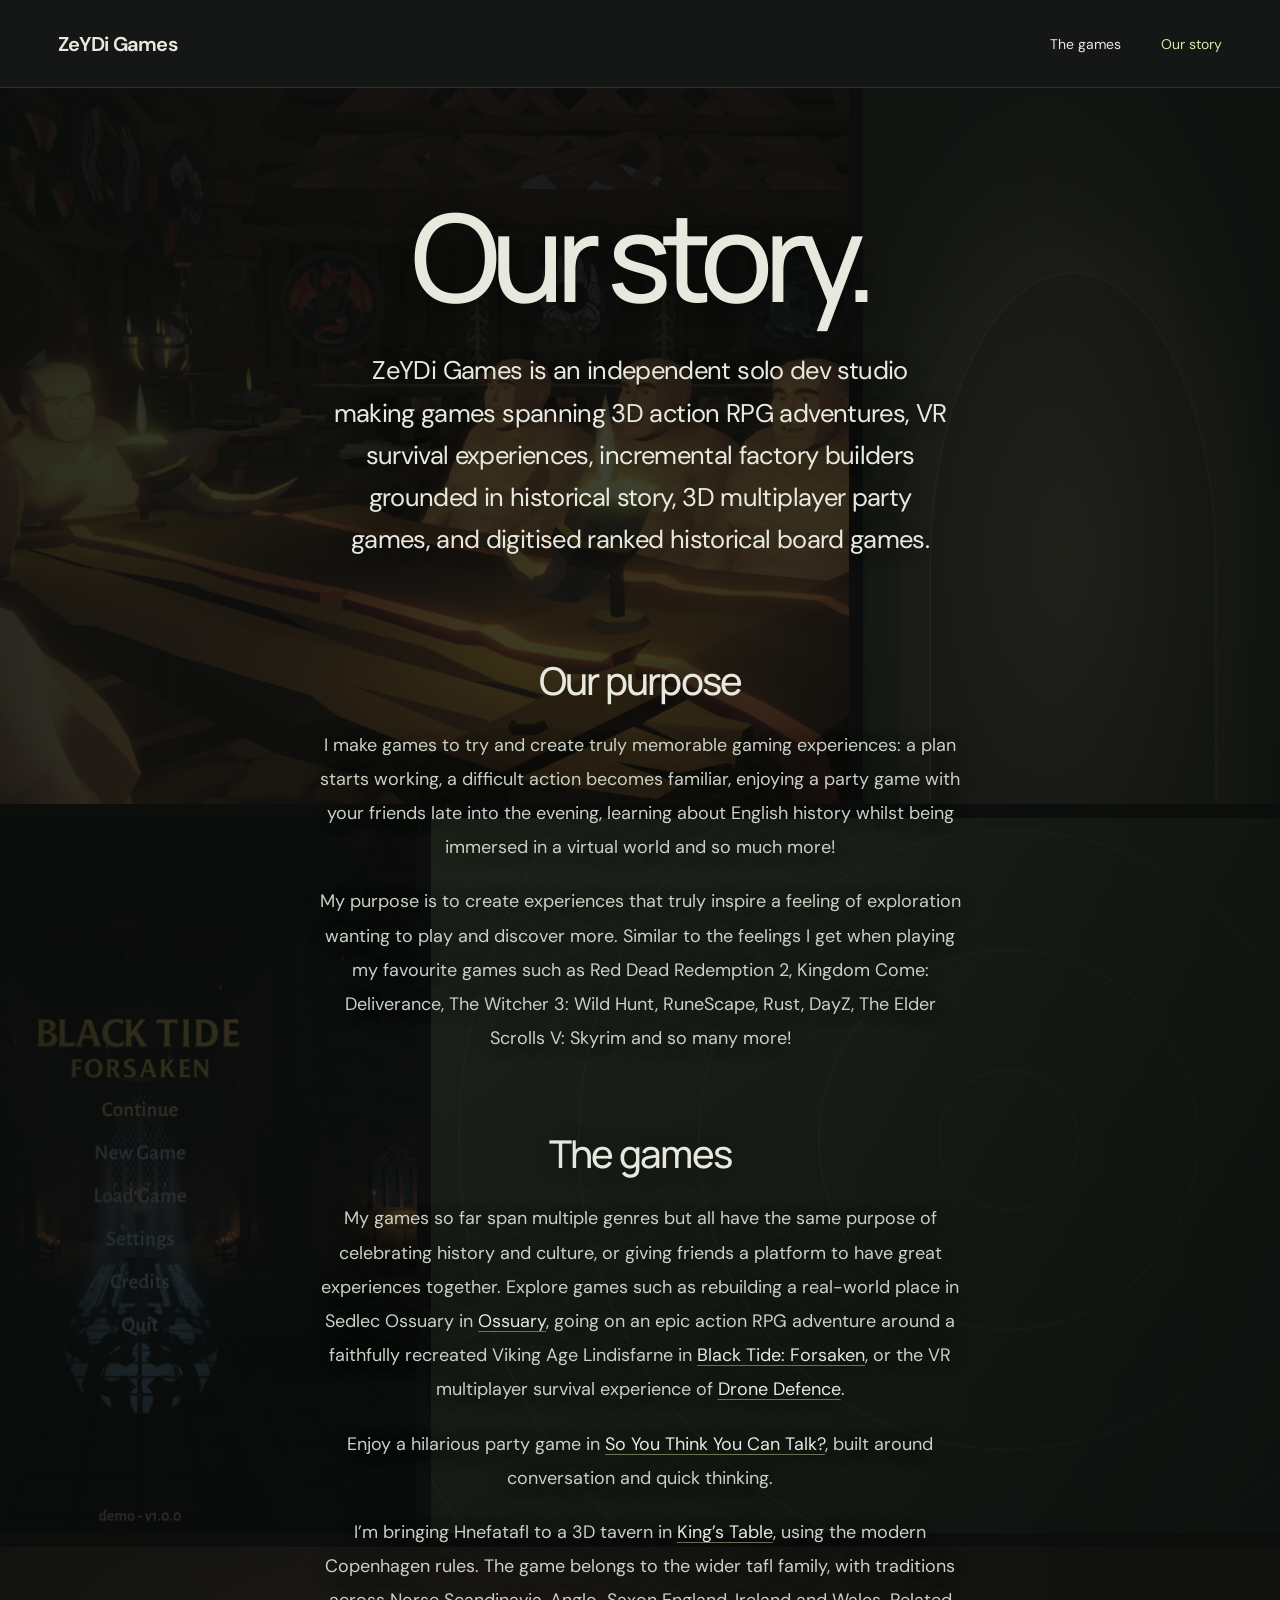
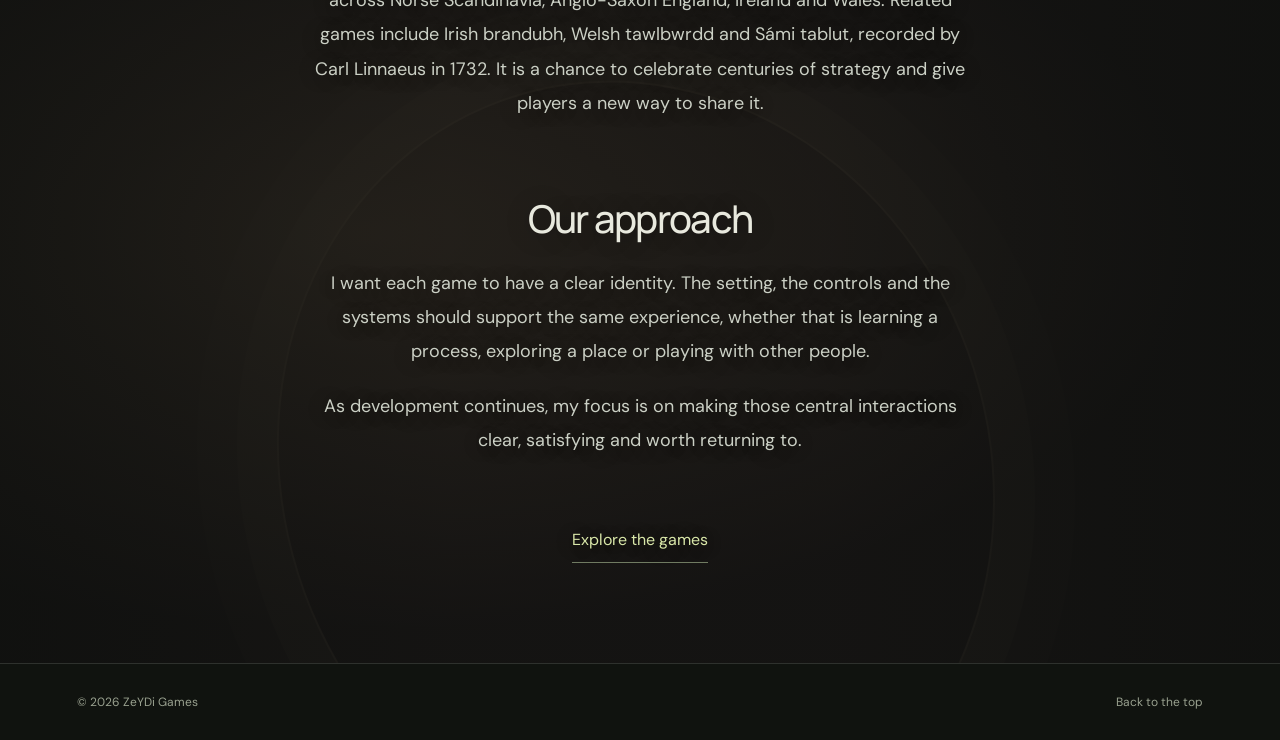
==== commit a51129dd: "Expand Kings Table history and polish the first-person studio story" ====
--- a/story.html
+++ b/story.html
@@ -34,28 +34,36 @@
     <div class="story-content">
     <section class="story-intro" aria-labelledby="story-title">
       <h1 id="story-title">Our story.</h1>
-      <p>ZeYDi Games is an independent studio making games around exploration, hands-on play and shared experiences.</p>
+      <p>ZeYDi Games is an independent solo dev studio making games spanning 3D action RPG adventures, VR survival experiences, incremental factory builders grounded in historical story, 3D multiplayer party games, and digitised ranked historical board games.</p>
     </section>
     <div class="story-body">
       <section class="story-chapter" aria-labelledby="purpose-title">
         <h2 id="purpose-title">Our purpose</h2>
         <div class="story-prose">
-          <p>We make games for the moments when something clicks: a plan starts working, a difficult action becomes familiar, or someone finally guesses the word you have been trying to describe.</p>
-          <p>Our purpose is to create experiences that invite you to pay attention, try an idea and discover what happens next.</p>
+          <p>I make games to try and create truly memorable gaming experiences: a plan starts working, a difficult action becomes familiar, enjoying a party game with your friends late into the evening, learning about English history whilst being immersed in a virtual world and so much more!</p>
+          <p>My purpose is to create experiences that truly inspire a feeling of exploration wanting to play and discover more. Similar to the feelings I get when playing my favourite games such as Red Dead Redemption 2, Kingdom Come: Deliverance, The Witcher 3: Wild Hunt, RuneScape, Rust, DayZ, The Elder Scrolls V: Skyrim and so many more!</p>
         </div>
       </section>
       <section class="story-chapter" aria-labelledby="projects-title">
-        <h2 id="projects-title">The games behind it</h2>
+        <h2 id="projects-title">The games</h2>
         <div class="story-prose">
-          <p>That can take the form of a growing operation in <a href="index.html#ossuary">Ossuary</a>, exploring Viking Age Lindisfarne in <a href="index.html#black-tide">Black Tide: Forsaken</a>, or the physical decisions of surviving in <a href="index.html#drone-defence">Drone Defence</a>.</p>
-          <p>It can also start at a table. <a href="index.html#talk">So You Think You Can Talk?</a> is built around conversation and quick thinking. <a href="index.html#kings-table">King’s Table</a> explores a different kind of exchange: the decisions between two opponents.</p>
+          <p>My games so far span multiple genres but all have the same purpose of celebrating history and culture, or giving friends a platform to have great experiences together. Explore games such as rebuilding a real-world place in Sedlec Ossuary in <a href="index.html#ossuary">Ossuary</a>, going on an epic action RPG adventure around a faithfully recreated Viking Age Lindisfarne in <a href="index.html#black-tide">Black Tide: Forsaken</a>, or the VR multiplayer survival experience of <a href="index.html#drone-defence">Drone Defence</a>.</p>
+          <p>Enjoy a hilarious party game in <a href="index.html#talk">So You Think You Can Talk?</a>, built around conversation and quick thinking.</p>
+          <!-- Historical background: regional tafl traditions, not identical rulesets.
+            https://source.museum.ie/en-IE/Museums/Archaeology/Engage-And-Learn/Museum-at-Home/Activity-Sheet-Make-your-own-Viking-board-game
+            https://www.cambridge.org/core/services/aop-cambridge-core/content/view/S0003598X00062086
+            https://ludii.games/details.php?keyword=Brandub
+            https://ludii.games/data.php?gameId=387
+            https://www.gutenberg.org/files/36059/36059-h/36059-h.htm
+          -->
+          <p>I’m bringing Hnefatafl to a 3D tavern in <a href="index.html#kings-table">King’s Table</a>, using the modern Copenhagen rules. The game belongs to the wider tafl family, with traditions across Norse Scandinavia, Anglo-Saxon England, Ireland and Wales. Related games include Irish brandubh, Welsh tawlbwrdd and Sámi tablut, recorded by Carl Linnaeus in 1732. It is a chance to celebrate centuries of strategy and give players a new way to share it.</p>
         </div>
       </section>
       <section class="story-chapter" aria-labelledby="approach-title">
         <h2 id="approach-title">Our approach</h2>
         <div class="story-prose">
-          <p>We want each game to have a clear identity. The setting, the controls and the systems should support the same experience, whether that is learning a process, exploring a place or playing with other people.</p>
-          <p>As development continues, our focus is on making those central interactions clear, satisfying and worth returning to.</p>
+          <p>I want each game to have a clear identity. The setting, the controls and the systems should support the same experience, whether that is learning a process, exploring a place or playing with other people.</p>
+          <p>As development continues, my focus is on making those central interactions clear, satisfying and worth returning to.</p>
         </div>
       </section>
     </div>
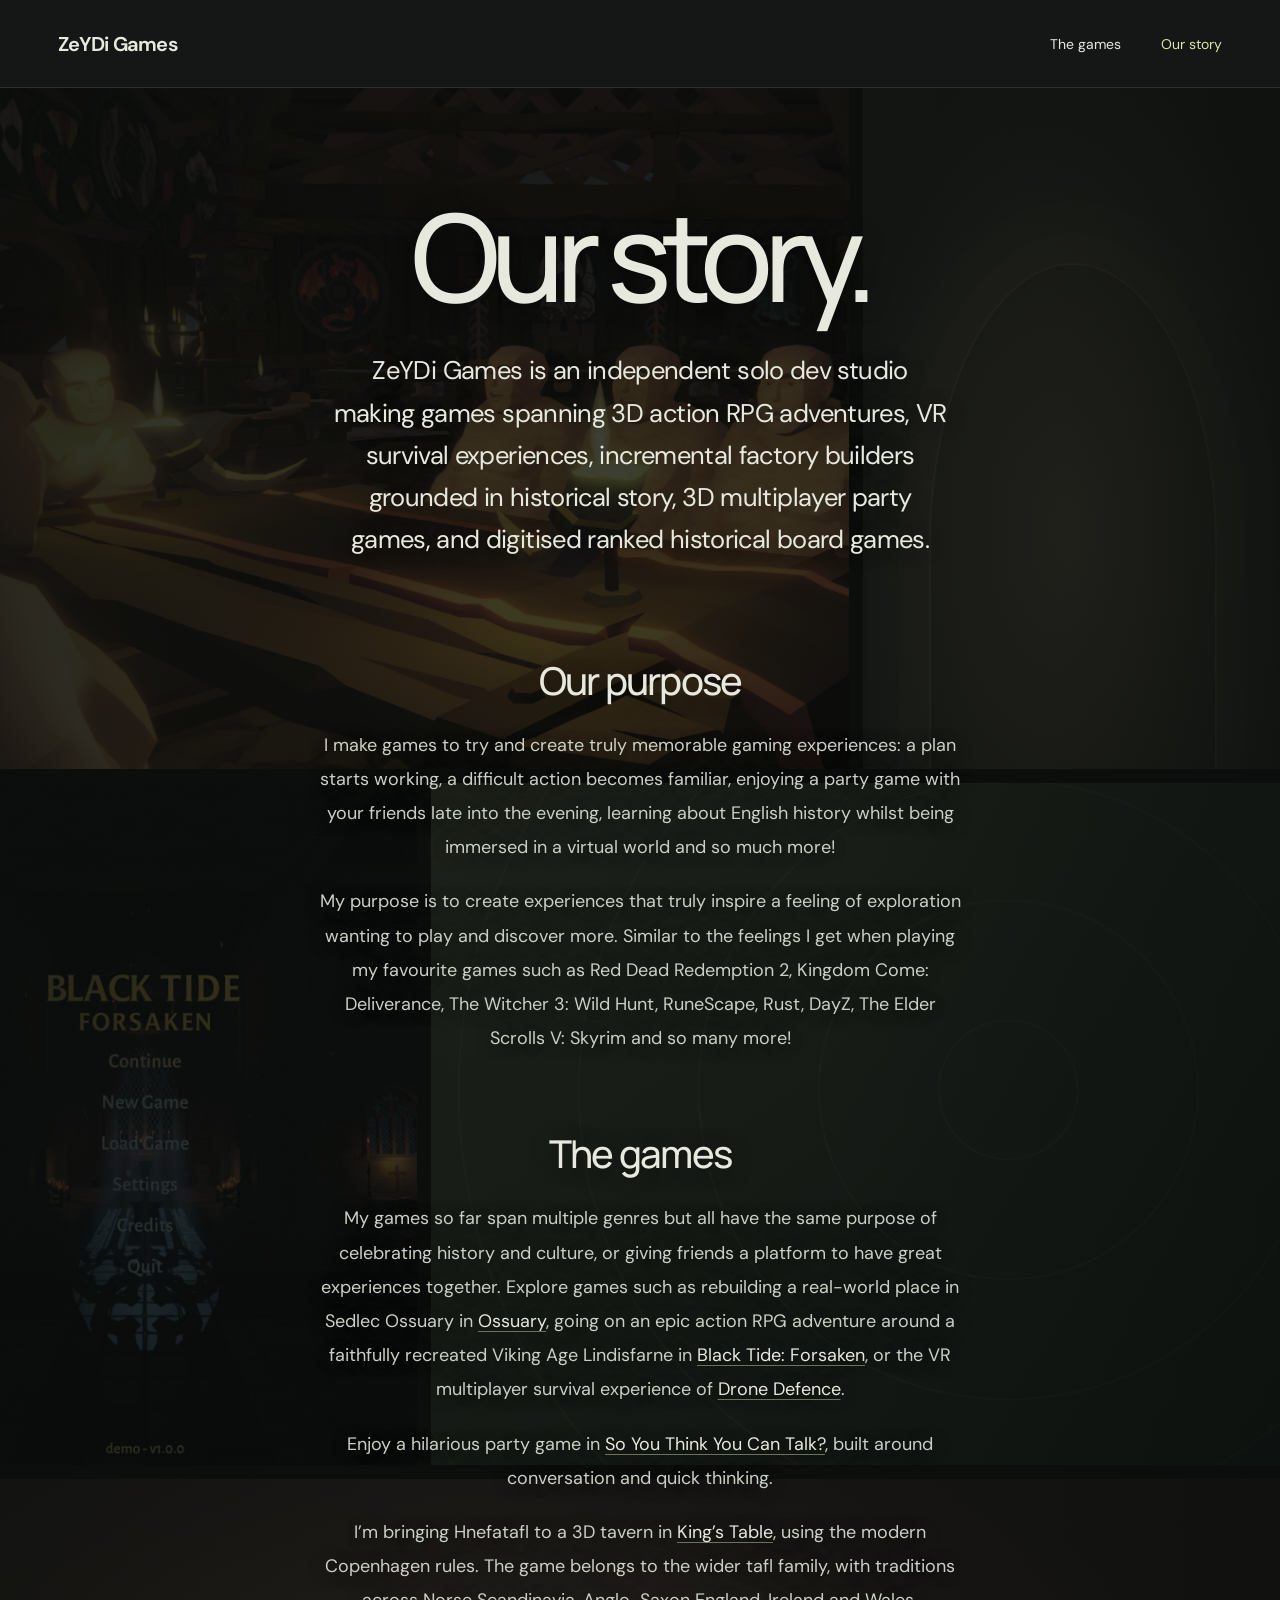
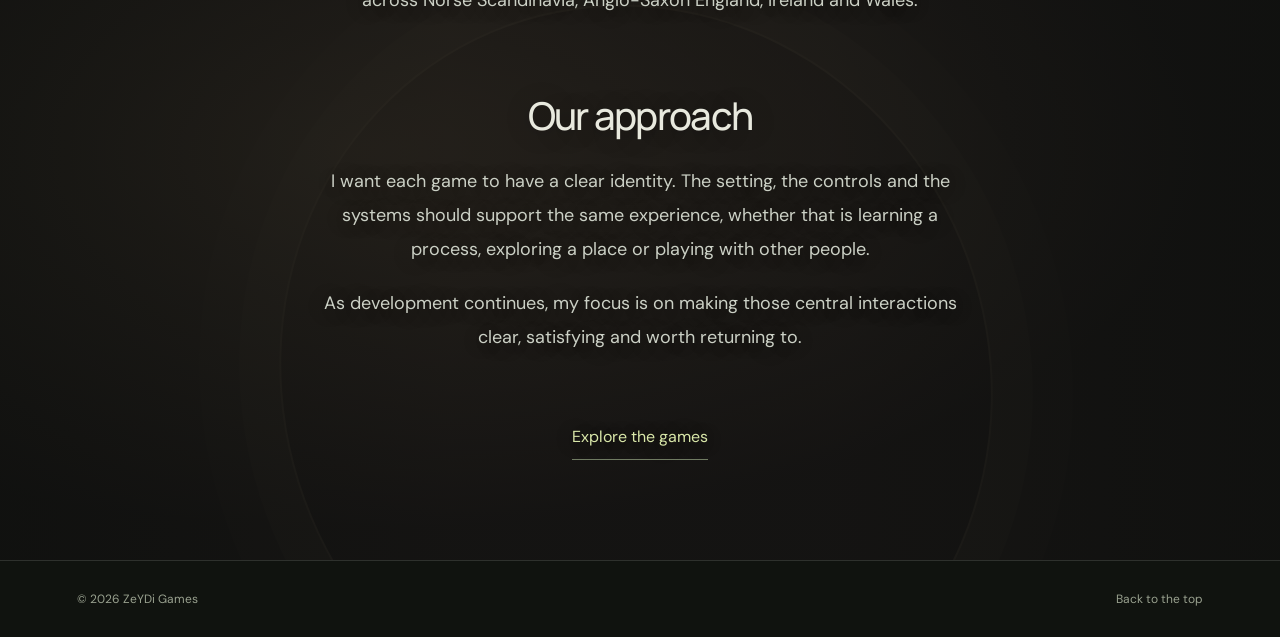
==== commit 4a45979d: "Shorten the Kings Table story passage" ====
--- a/story.html
+++ b/story.html
@@ -56,7 +56,7 @@
             https://ludii.games/data.php?gameId=387
             https://www.gutenberg.org/files/36059/36059-h/36059-h.htm
           -->
-          <p>I’m bringing Hnefatafl to a 3D tavern in <a href="index.html#kings-table">King’s Table</a>, using the modern Copenhagen rules. The game belongs to the wider tafl family, with traditions across Norse Scandinavia, Anglo-Saxon England, Ireland and Wales. Related games include Irish brandubh, Welsh tawlbwrdd and Sámi tablut, recorded by Carl Linnaeus in 1732. It is a chance to celebrate centuries of strategy and give players a new way to share it.</p>
+          <p>I’m bringing Hnefatafl to a 3D tavern in <a href="index.html#kings-table">King’s Table</a>, using the modern Copenhagen rules. The game belongs to the wider tafl family, with traditions across Norse Scandinavia, Anglo-Saxon England, Ireland and Wales.</p>
         </div>
       </section>
       <section class="story-chapter" aria-labelledby="approach-title">
